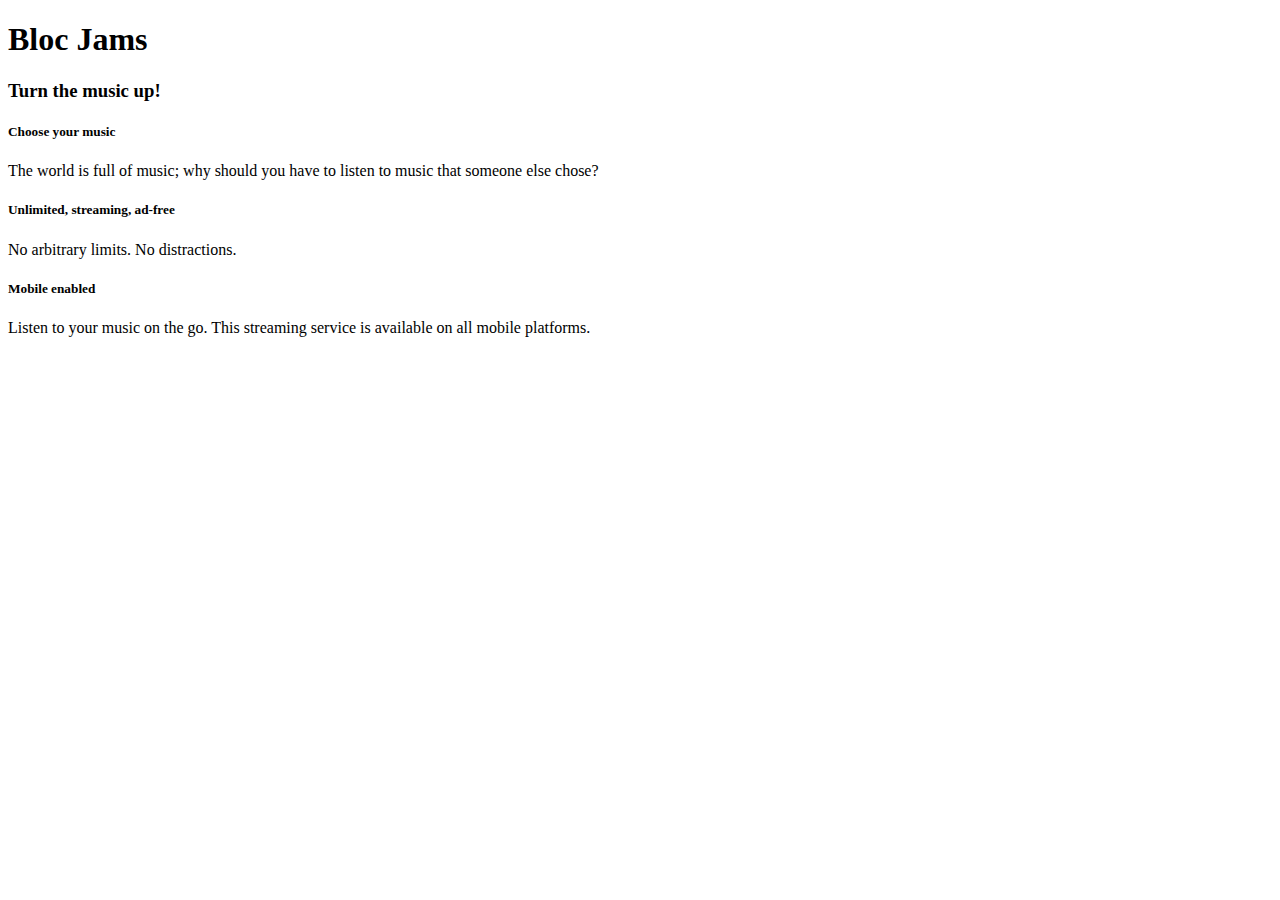
==== index.html @ 4391a02b "Assignment 6 basic-html: completed" ====
<!DOCTYPE html>
<html>
  <head>
    <title>Bloc Jams</title>
  </head>
  <body>
    <nav> <!-- navigation bar -->
    </nav>
    <section> <!-- hero content -->
      <h1>Bloc Jams</h1>
      <h3>Turn the music up!</h3>
    </section>
    <section> <!-- selling points -->
      <div>
        <h5>Choose your music</h5>
        <p>The world is full of music; why should you have to listen to music that someone else chose?</p>
      </div>
      <div>
        <h5>Unlimited, streaming, ad-free</h5>
        <p>No arbitrary limits. No distractions.</p>
      </div>
      <div>
        <h5>Mobile enabled</h5>
        <p>Listen to your music on the go. This streaming service is available on all mobile platforms.</p>
      </div>
    </section>
  </body>
</html>
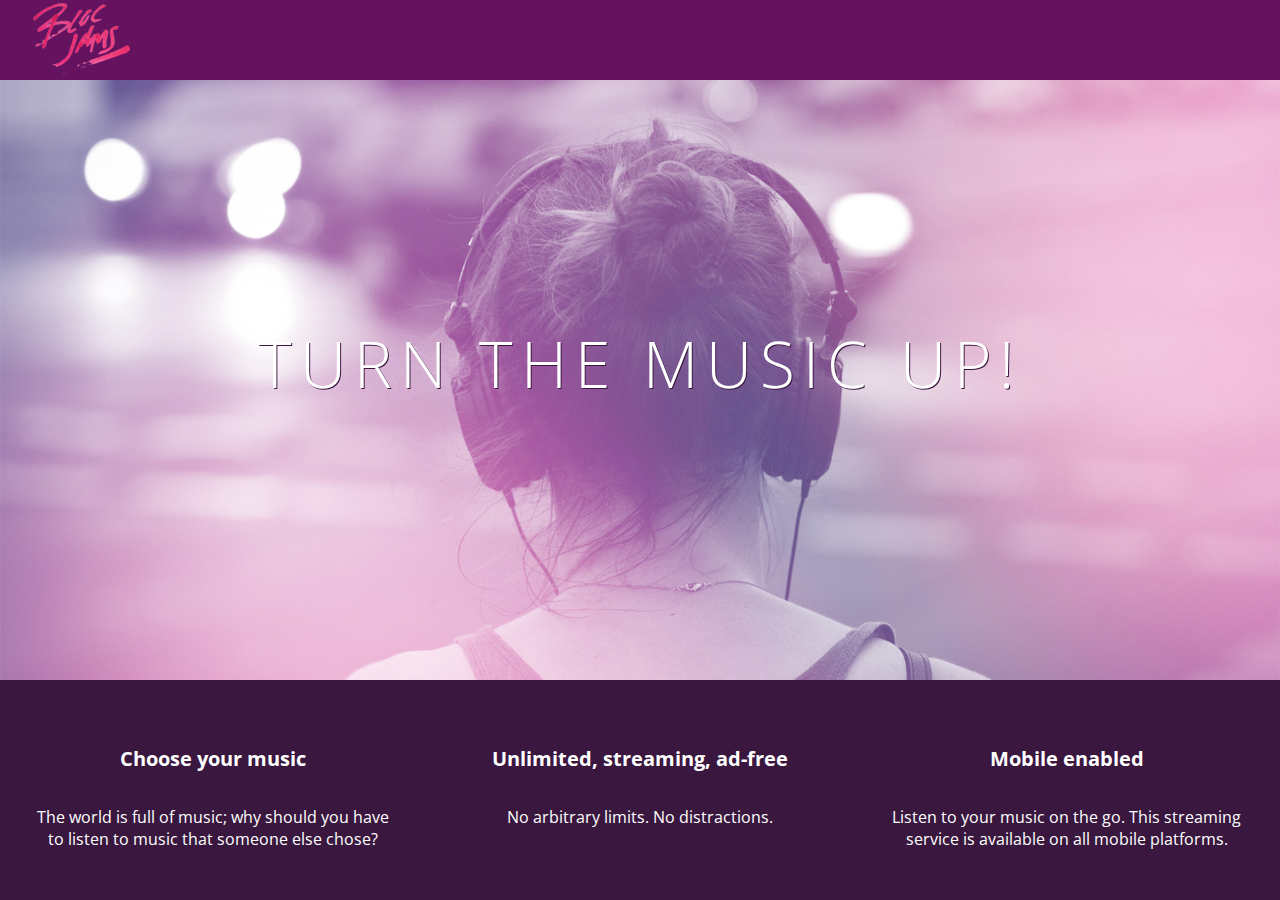
==== commit c4319478: "Checkpoint 7 styles: completed" ====
--- a/index.html
+++ b/index.html
@@ -2,26 +2,35 @@
 <html>
   <head>
     <title>Bloc Jams</title>
+      <link rel="stylesheet" type="text/css" href="http://fonts.googleapis.com/css?family=Open+Sans:400,800,600,700,300">
+      <link rel="stylesheet" type="text/css" href="http://code.ionicframework.com/ionicons/2.0.1/css/ionicons.min.css">
+      <link rel="stylesheet" type="text/css" href="styles/normalize.css">
+      <link rel="stylesheet" type="text/css" href="styles/main.css">
   </head>
-  <body>
-    <nav> <!-- navigation bar -->
+  <body class="landing">
+    <nav> <!-- nav bar -->
+      <nav class="navbar"> <!-- nav bar -->
+        <img src="assets/images/bloc_jams_logo.png" alt="bloc jams logo" class="logo">
+      </nav>
     </nav>
-    <section> <!-- hero content -->
-      <h1>Bloc Jams</h1>
-      <h3>Turn the music up!</h3>
+    <section class="hero-content"> <!-- hero content -->
+      <h1 class="hero-title">Turn the music up!</h1>
     </section>
-    <section> <!-- selling points -->
-      <div>
-        <h5>Choose your music</h5>
-        <p>The world is full of music; why should you have to listen to music that someone else chose?</p>
+    <section class="selling-points"> <!-- selling points -->
+      <div class="point">
+        <span class="ion-music-note"></span>
+        <h5 class="point-title">Choose your music</h5>
+        <p class="point-description">The world is full of music; why should you have to listen to music that someone else chose?</p>
       </div>
-      <div>
-        <h5>Unlimited, streaming, ad-free</h5>
-        <p>No arbitrary limits. No distractions.</p>
+      <div class="point">
+        <span class="ion-radio-waves"></span>
+        <h5 class="point-title">Unlimited, streaming, ad-free</h5>
+        <p class="point-description">No arbitrary limits. No distractions.</p>
       </div>
-      <div>
-        <h5>Mobile enabled</h5>
-        <p>Listen to your music on the go. This streaming service is available on all mobile platforms.</p>
+      <div class="point">
+        <span class="ion-iphone"></span>
+        <h5 class="point-title">Mobile enabled</h5>
+        <p class="point-description">Listen to your music on the go. This streaming service is available on all mobile platforms.</p>
       </div>
     </section>
   </body>
--- a/styles/main.css
+++ b/styles/main.css
@@ -0,0 +1,77 @@
+html {
+  height: 100%; /* makes sure our HTML takes up 100% of the browser window */
+  font-size: 100%;
+}
+
+body {
+  font-family: 'Open Sans'; /* sets our font to the "Open Sans" typeface */
+  color: white;             /* sets the text color to white */
+  min-height: 100%;         /* says the height of the body must be, at minimum, 100% of the window */
+}
+
+body.landing {
+  background-color: rgb(58,23,63);
+}
+
+.navbar {
+  padding: 0.5 rem;
+  background-color: rgb(101,18,95);
+}
+
+.navbar .logo {
+  position: relative;
+  left: 2rem;
+}
+
+.hero-content {
+  position: relative;
+  min-height: 600px;  /* hero content element must be _at least_ 600 pixels */
+  background-image: url(../assets/images/bloc_jams_bg.jpg);
+  background-repeat: no-repeat;
+  background-position: center center;
+  background-size: cover;
+}
+
+.hero-content .hero-title {
+  position: absolute;
+  top: 40%;
+  -webkit-transform: translateY(-50%);
+  -moz-transform: translateY(-50%);
+  -ms-transform: translateY(-50%);
+  transform: translateY(-50%);
+  width: 100%;                    /* makes sure the title inhabits the full width of its container */
+  text-align: center;             /* aligns text in the horizontal center of the element */
+  font-size: 4rem;                /* specifies the size of the font in root em units */
+  font-weight: 300;               /* makes the font thinner or lighter weight */
+  text-transform: uppercase;      /* transforms the text to be all uppercase lettering */
+  letter-spacing: 0.5rem;         /* puts 0.5 root ems worth of space between each letter */
+  text-shadow: 1px 1px 0px rgb(58,23,63); /* creates a shadow underneath the text for readability over the image */
+}
+
+.selling-points {
+  position: relative;
+  display: table;
+  width: 100%;
+  -webkit-box-sizing: border-box;
+  -moz-box-sizing: border-box;
+  box-sizing: border-box;
+}
+
+.point {
+  display: table-cell;
+  position: relative;
+  width: 33.3%;
+  padding: 2rem;
+  text-align: center;
+}
+
+.point .point-title {
+  font-size: 1.25rem;
+}
+
+.ion-music-note,
+.ion-radio-waves,
+.ion-iphone {
+  color: rgb(233,50,117);
+  font-size: 5rem;
+}
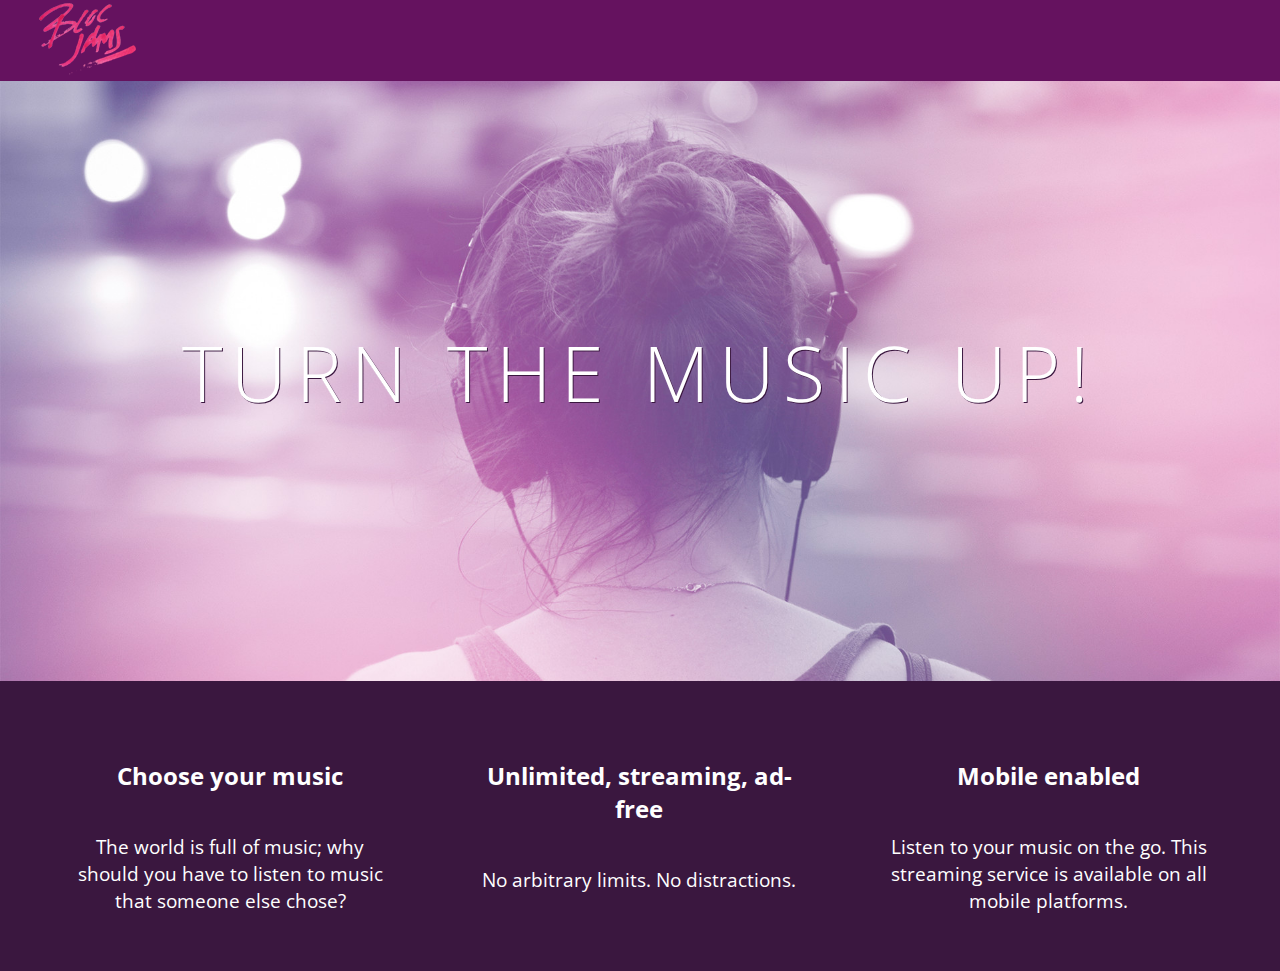
==== commit a6b4a655: "Checkpoint 8 responsiveness: completed" ====
--- a/index.html
+++ b/index.html
@@ -2,10 +2,12 @@
 <html>
   <head>
     <title>Bloc Jams</title>
+      <meta name="viewport" content="width=device-width, initial-scale=1">
       <link rel="stylesheet" type="text/css" href="http://fonts.googleapis.com/css?family=Open+Sans:400,800,600,700,300">
       <link rel="stylesheet" type="text/css" href="http://code.ionicframework.com/ionicons/2.0.1/css/ionicons.min.css">
       <link rel="stylesheet" type="text/css" href="styles/normalize.css">
       <link rel="stylesheet" type="text/css" href="styles/main.css">
+      <link rel="stylesheet" type="text/css" href="styles/landing.css">
   </head>
   <body class="landing">
     <nav> <!-- nav bar -->
@@ -16,18 +18,18 @@
     <section class="hero-content"> <!-- hero content -->
       <h1 class="hero-title">Turn the music up!</h1>
     </section>
-    <section class="selling-points"> <!-- selling points -->
-      <div class="point">
+    <section class="selling-points container"> <!-- selling points -->
+      <div class="point column third">
         <span class="ion-music-note"></span>
         <h5 class="point-title">Choose your music</h5>
         <p class="point-description">The world is full of music; why should you have to listen to music that someone else chose?</p>
       </div>
-      <div class="point">
+      <div class="point column third">
         <span class="ion-radio-waves"></span>
         <h5 class="point-title">Unlimited, streaming, ad-free</h5>
         <p class="point-description">No arbitrary limits. No distractions.</p>
       </div>
-      <div class="point">
+      <div class="point column third">
         <span class="ion-iphone"></span>
         <h5 class="point-title">Mobile enabled</h5>
         <p class="point-description">Listen to your music on the go. This streaming service is available on all mobile platforms.</p>
--- a/styles/main.css
+++ b/styles/main.css
@@ -1,3 +1,9 @@
+*, *::before, *::after {
+  -moz-box-sizing: border-box;
+  -webkit-box-sizing: border-box;
+  box-sizing: border-box;
+}
+
 html {
   height: 100%; /* makes sure our HTML takes up 100% of the browser window */
   font-size: 100%;
@@ -7,10 +13,6 @@
   font-family: 'Open Sans'; /* sets our font to the "Open Sans" typeface */
   color: white;             /* sets the text color to white */
   min-height: 100%;         /* says the height of the body must be, at minimum, 100% of the window */
-}
-
-body.landing {
-  background-color: rgb(58,23,63);
 }
 
 .navbar {
@@ -23,55 +25,30 @@
   left: 2rem;
 }
 
-.hero-content {
-  position: relative;
-  min-height: 600px;  /* hero content element must be _at least_ 600 pixels */
-  background-image: url(../assets/images/bloc_jams_bg.jpg);
-  background-repeat: no-repeat;
-  background-position: center center;
-  background-size: cover;
+.container {
+  margin: 0 auto;
+  max-width: 64rem;
 }
 
-.hero-content .hero-title {
-  position: absolute;
-  top: 40%;
-  -webkit-transform: translateY(-50%);
-  -moz-transform: translateY(-50%);
-  -ms-transform: translateY(-50%);
-  transform: translateY(-50%);
-  width: 100%;                    /* makes sure the title inhabits the full width of its container */
-  text-align: center;             /* aligns text in the horizontal center of the element */
-  font-size: 4rem;                /* specifies the size of the font in root em units */
-  font-weight: 300;               /* makes the font thinner or lighter weight */
-  text-transform: uppercase;      /* transforms the text to be all uppercase lettering */
-  letter-spacing: 0.5rem;         /* puts 0.5 root ems worth of space between each letter */
-  text-shadow: 1px 1px 0px rgb(58,23,63); /* creates a shadow underneath the text for readability over the image */
+/* Medium and small screens (640px) */
+@media (min-width: 40rem) {
+  html { font-size: 112%; }
+
+  .column {
+    float: left;
+    padding-left: 1rem;
+    padding-right: 1rem;
+  }
+
+  .column.full { width: 100%; }
+  .column.two-thirds { width: 66.7%; }
+  .column.half { width: 50%; }
+  .column.third { width: 33.3%; }
+  .column.fourth { width: 25%; }
+  .column.flow-opposite { float: right; }
 }
 
-.selling-points {
-  position: relative;
-  display: table;
-  width: 100%;
-  -webkit-box-sizing: border-box;
-  -moz-box-sizing: border-box;
-  box-sizing: border-box;
+/* Large screens (1024px) */
+@media (min-width: 64rem) {
+  html { font-size: 120%; }
 }
-
-.point {
-  display: table-cell;
-  position: relative;
-  width: 33.3%;
-  padding: 2rem;
-  text-align: center;
-}
-
-.point .point-title {
-  font-size: 1.25rem;
-}
-
-.ion-music-note,
-.ion-radio-waves,
-.ion-iphone {
-  color: rgb(233,50,117);
-  font-size: 5rem;
-}
--- a/styles/landing.css
+++ b/styles/landing.css
@@ -0,0 +1,49 @@
+body.landing {
+  background-color: rgb(58,23,63);
+}
+
+.hero-content {
+  position: relative;
+  min-height: 600px;  /* hero content element must be _at least_ 600 pixels */
+  background-image: url(../assets/images/bloc_jams_bg.jpg);
+  background-repeat: no-repeat;
+  background-position: center center;
+  background-size: cover;
+}
+
+.hero-content .hero-title {
+  position: absolute;
+  top: 40%;
+  -webkit-transform: translateY(-50%);
+  -moz-transform: translateY(-50%);
+  -ms-transform: translateY(-50%);
+  transform: translateY(-50%);
+  width: 100%;                    /* makes sure the title inhabits the full width of its container */
+  text-align: center;             /* aligns text in the horizontal center of the element */
+  font-size: 4rem;                /* specifies the size of the font in root em units */
+  font-weight: 300;               /* makes the font thinner or lighter weight */
+  text-transform: uppercase;      /* transforms the text to be all uppercase lettering */
+  letter-spacing: 0.5rem;         /* puts 0.5 root ems worth of space between each letter */
+  text-shadow: 1px 1px 0px rgb(58,23,63); /* creates a shadow underneath the text for readability over the image */
+}
+
+.selling-points {
+  position: relative;
+}
+
+.point {
+  position: relative;
+  padding: 2rem;
+  text-align: center;
+}
+
+.point .point-title {
+  font-size: 1.25rem;
+}
+
+.ion-music-note,
+.ion-radio-waves,
+.ion-iphone {
+  color: rgb(233,50,117);
+  font-size: 5rem;
+}
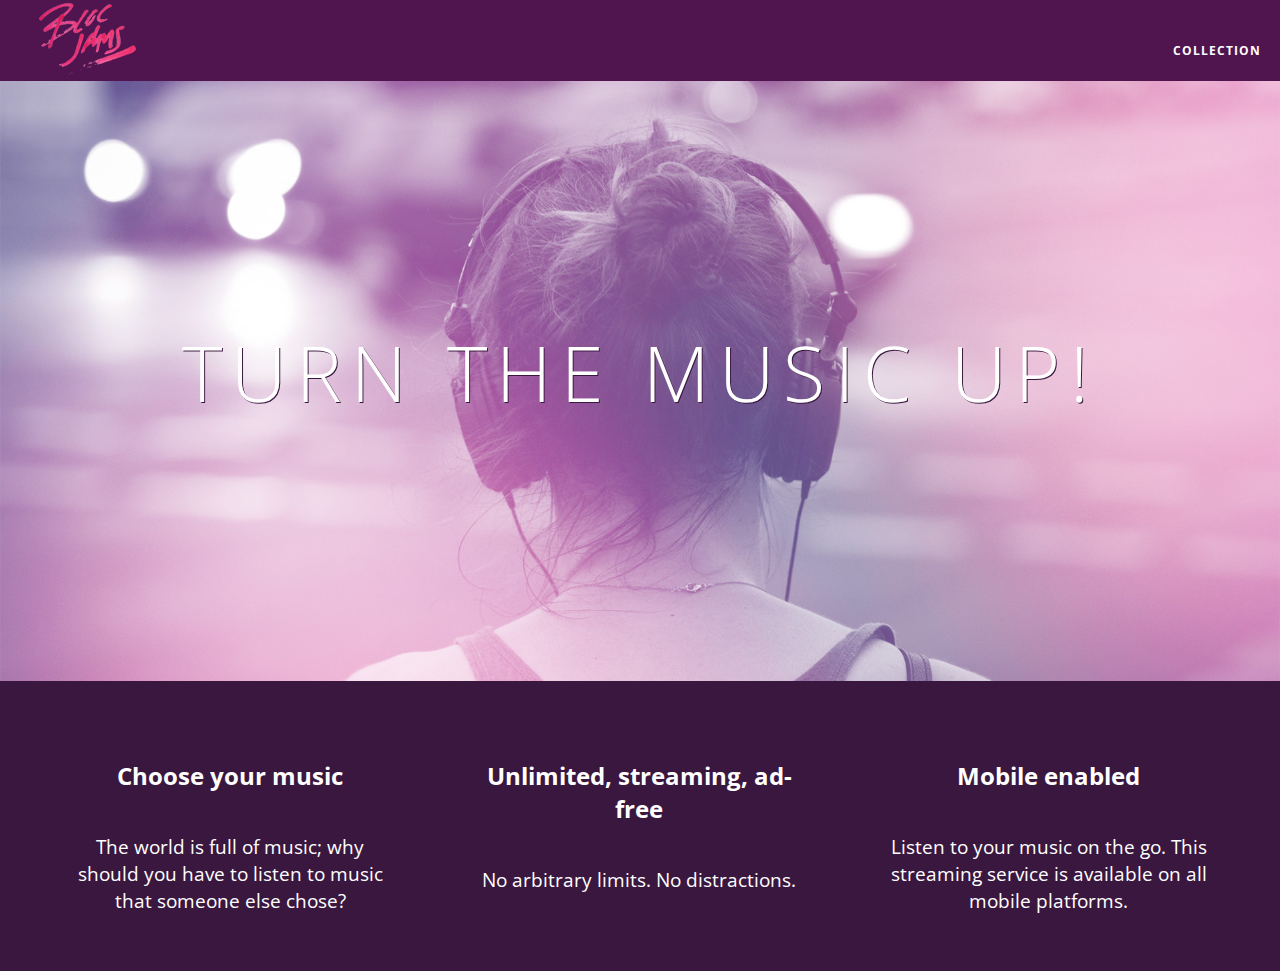
==== commit c1efe22d: "Checkpoint 9 Collection view: completed" ====
--- a/index.html
+++ b/index.html
@@ -13,12 +13,16 @@
     <nav> <!-- nav bar -->
       <nav class="navbar"> <!-- nav bar -->
         <img src="assets/images/bloc_jams_logo.png" alt="bloc jams logo" class="logo">
+        <a href="index.html" class="logo">
+        <div class="links-container">
+          <a href="collection.html" class="navbar-link">collection</a>
+        </div>
       </nav>
     </nav>
     <section class="hero-content"> <!-- hero content -->
       <h1 class="hero-title">Turn the music up!</h1>
     </section>
-    <section class="selling-points container"> <!-- selling points -->
+    <section class="selling-points container clearfix"> <!-- selling points -->
       <div class="point column third">
         <span class="ion-music-note"></span>
         <h5 class="point-title">Choose your music</h5>
--- a/styles/main.css
+++ b/styles/main.css
@@ -16,13 +16,46 @@
 }
 
 .navbar {
+  position: relative;
   padding: 0.5 rem;
-  background-color: rgb(101,18,95);
+  background-color: rgba(101,18,95,0.5);
+  z-index: 1;
 }
 
 .navbar .logo {
   position: relative;
   left: 2rem;
+  cursor: pointer;  /* produces the finger-pointer icon when you hover over the logo */
+}
+
+.navbar .links-container {
+  display: table;
+  position: absolute;
+  top: 0;
+  right: 0;
+  height: 100px;
+  color: white;
+  text-decoration: none;
+}
+
+.links-container .navbar-link {
+  display: table-cell;
+  position: relative;
+  height: 100%;
+  padding-left: 1rem;
+  padding-right: 1rem;
+  vertical-align: middle;
+  color: white;
+  font-size: 0.625rem;
+  letter-spacing: 0.05rem;
+  font-weight: 700;
+  text-transform: uppercase;
+  text-decoration: none;
+  cursor: pointer;
+}
+
+.links-container .navbar-link:hover {
+  color: rgb(233,50,117);
 }
 
 .container {
@@ -52,3 +85,13 @@
 @media (min-width: 64rem) {
   html { font-size: 120%; }
 }
+
+.clearfix::before,
+.clearfix::after {
+  content: " ";
+  display: table;
+}
+
+.clearfix::after {
+  clear: both;
+}
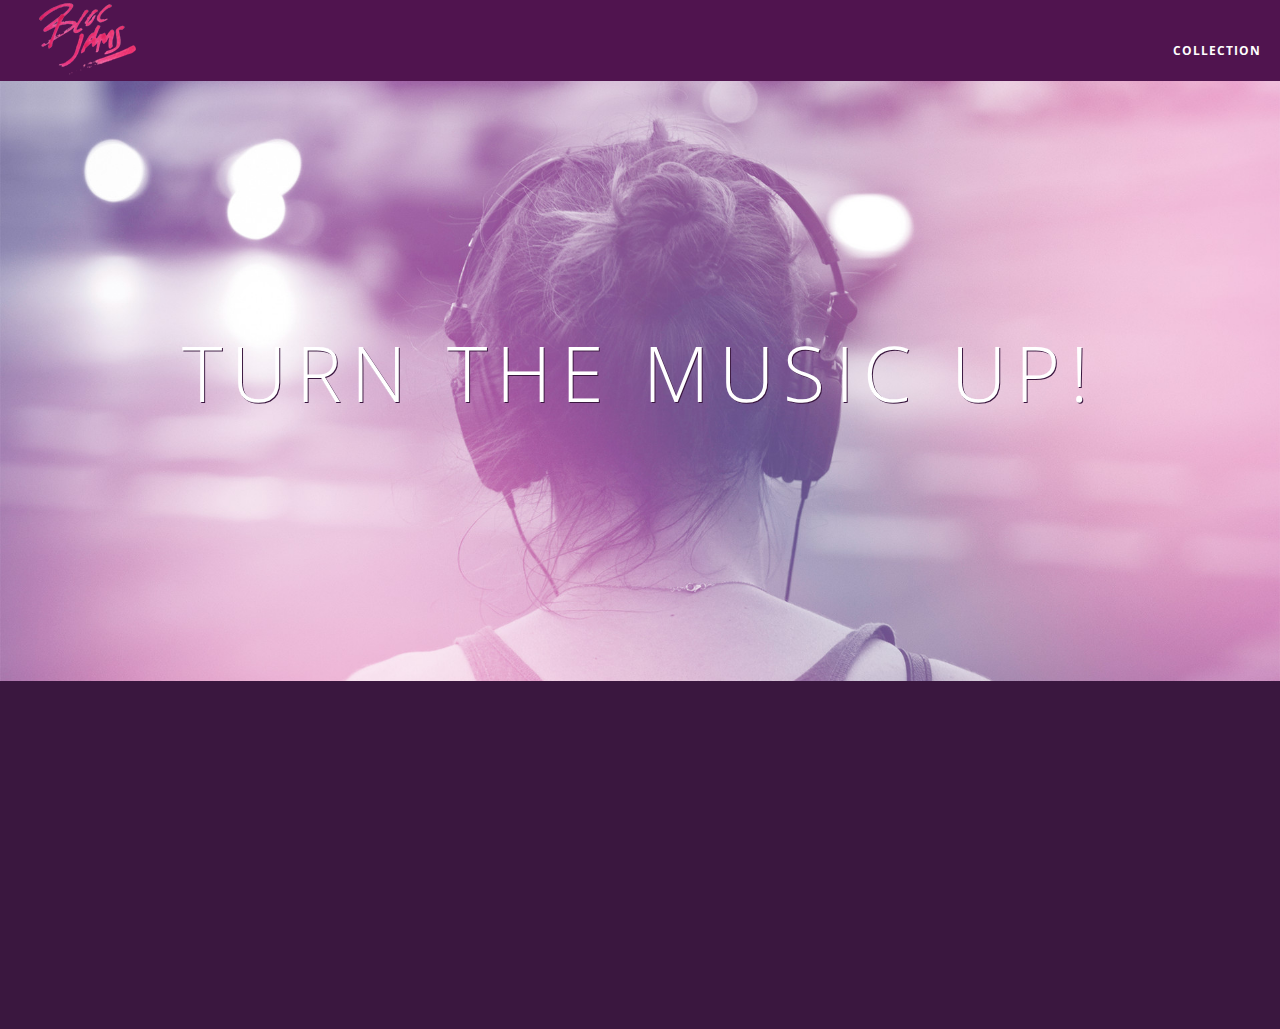
==== commit 6a27663b: "Checkpoint 22 animation: completed" ====
--- a/index.html
+++ b/index.html
@@ -39,5 +39,6 @@
         <p class="point-description">Listen to your music on the go. This streaming service is available on all mobile platforms.</p>
       </div>
     </section>
+    <script src="scripts/landing.js"></script>
   </body>
 </html>
--- a/styles/main.css
+++ b/styles/main.css
@@ -63,6 +63,10 @@
   max-width: 64rem;
 }
 
+.container.narrow {
+  max-width: 56rem;
+}
+
 /* Medium and small screens (640px) */
 @media (min-width: 40rem) {
   html { font-size: 112%; }
--- a/styles/landing.css
+++ b/styles/landing.css
@@ -35,6 +35,16 @@
   position: relative;
   padding: 2rem;
   text-align: center;
+  opacity: 0;
+  -webkit-transform: scaleX(0.9) translateY(3rem);
+  -moz-transform: scaleX(0.9) translateY(3rem);
+  transform: scaleX(0.9) translateY(3rem);
+  -webkit-transition: all 0.25s ease-in-out;
+  -moz-transition: all 0.25s ease-in-out;
+  transition: all 0.25s ease-in-out;
+  -webkit-transition-delay: 0.2s;
+  -moz-transition-delay: 0.2s;
+  transition-delay: 0.2s;
 }
 
 .point .point-title {
